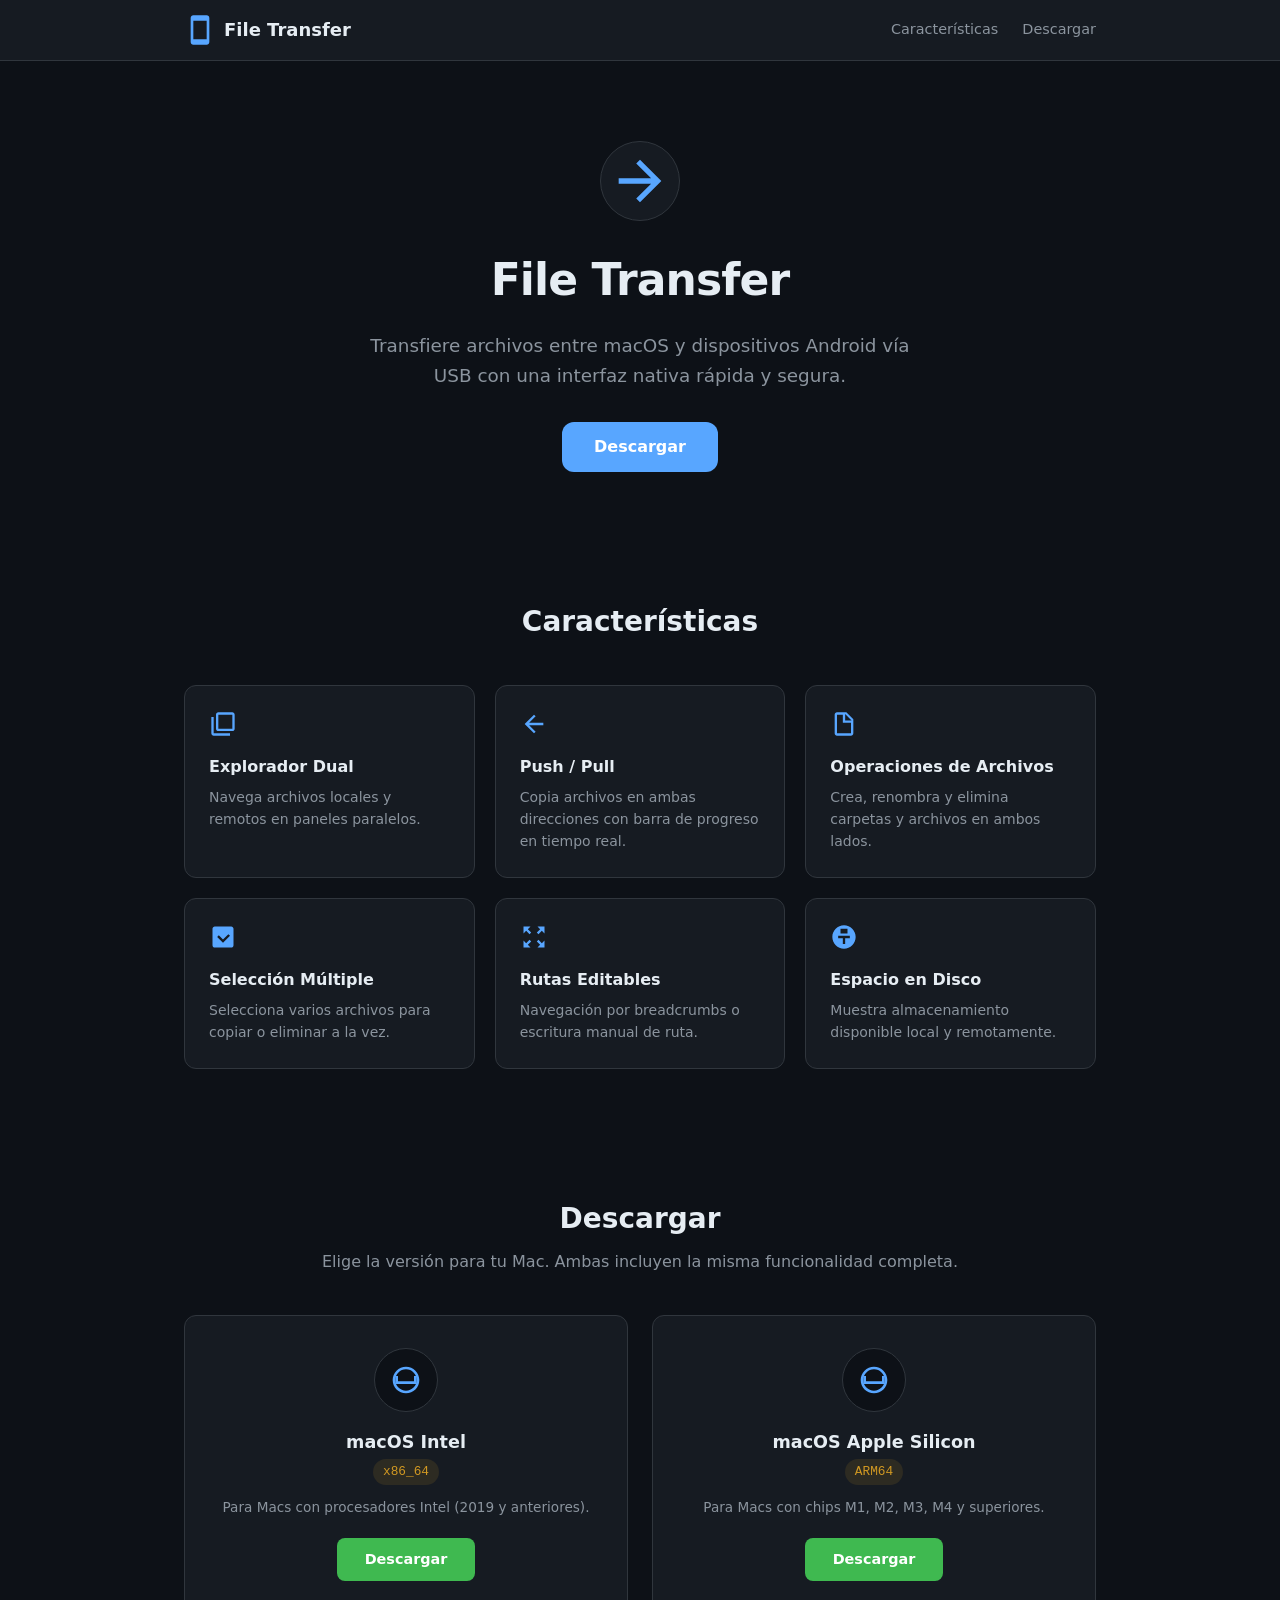
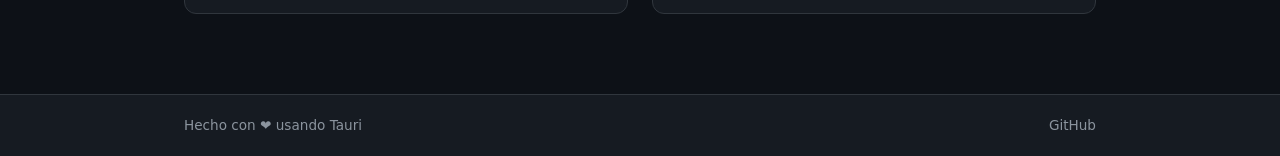
==== docs/index.html @ a736be93 "add pages and workflow" ====
<!DOCTYPE html>
<html lang="es">
<head>
  <meta charset="UTF-8" />
  <meta name="viewport" content="width=device-width, initial-scale=1.0" />
  <title>File Transfer — macOS ⇄ Android</title>
  <link rel="stylesheet" href="./styles.css" />
  <link rel="icon" type="image/svg+xml" href="data:image/svg+xml,<svg xmlns='http://www.w3.org/2000/svg' viewBox='0 0 24 24'><path d='M17 1.01L7 1c-1.1 0-2 .9-2 2v18c0 1.1.9 2 2 2h10c1.1 0 2-.9 2-2V3c0-1.1-.9-1.99-2-1.99zM17 19H7V5h10v14z'/></svg>" />
</head>
<body>

  <header>
    <div class="container header-inner">
      <div class="logo">
        <svg viewBox="0 0 24 24" width="32" height="32" fill="currentColor">
          <path d="M17 1.01L7 1c-1.1 0-2 .9-2 2v18c0 1.1.9 2 2 2h10c1.1 0 2-.9 2-2V3c0-1.1-.9-1.99-2-1.99zM17 19H7V5h10v14z"/>
        </svg>
        <span>File Transfer</span>
      </div>
      <nav>
        <a href="#features">Características</a>
        <a href="#download">Descargar</a>
      </nav>
    </div>
  </header>

  <main>
    <section class="hero">
      <div class="container">
        <div class="hero-icon">
          <svg viewBox="0 0 24 24" width="64" height="64" fill="currentColor">
            <path d="M12 4l-1.41 1.41L16.17 11H4v2h12.17l-5.58 5.59L12 20l8-8z"/>
          </svg>
        </div>
        <h1>File Transfer</h1>
        <p class="hero-subtitle">
          Transfiere archivos entre macOS y dispositivos Android vía USB
          con una interfaz nativa rápida y segura.
        </p>
        <a href="#download" class="btn-primary">Descargar</a>
      </div>
    </section>

    <section class="features" id="features">
      <div class="container">
        <h2>Características</h2>
        <div class="features-grid">
          <article class="feature-card">
            <svg viewBox="0 0 24 24" fill="currentColor">
              <path d="M4 6H2v14c0 1.1.9 2 2 2h14v-2H4V6zm16-4H8c-1.1 0-2 .9-2 2v12c0 1.1.9 2 2 2h12c1.1 0 2-.9 2-2V4c0-1.1-.9-2-2-2zm0 14H8V4h12v12z"/>
            </svg>
            <h3>Explorador Dual</h3>
            <p>Navega archivos locales y remotos en paneles paralelos.</p>
          </article>
          <article class="feature-card">
            <svg viewBox="0 0 24 24" fill="currentColor">
              <path d="M20 11H7.83l5.59-5.59L12 4l-8 8 8 8 1.41-1.41L7.83 13H20v-2z"/>
            </svg>
            <h3>Push / Pull</h3>
            <p>Copia archivos en ambas direcciones con barra de progreso en tiempo real.</p>
          </article>
          <article class="feature-card">
            <svg viewBox="0 0 24 24" fill="currentColor">
              <path d="M14 2H6c-1.1 0-2 .9-2 2v16c0 1.1.9 2 2 2h12c1.1 0 2-.9 2-2V8l-6-6zm-1 7V3.5L18.5 9H13zM6 20V4h5v7h7v9H6z"/>
            </svg>
            <h3>Operaciones de Archivos</h3>
            <p>Crea, renombra y elimina carpetas y archivos en ambos lados.</p>
          </article>
          <article class="feature-card">
            <svg viewBox="0 0 24 24" fill="currentColor">
              <path d="M19 3H5c-1.1 0-2 .9-2 2v14c0 1.1.9 2 2 2h14c1.1 0 2-.9 2-2V5c0-1.1-.9-2-2-2zm-7 14l-5-5 1.41-1.41L12 14.17l4.59-4.58L18 11l-6 6z"/>
            </svg>
            <h3>Selección Múltiple</h3>
            <p>Selecciona varios archivos para copiar o eliminar a la vez.</p>
          </article>
          <article class="feature-card">
            <svg viewBox="0 0 24 24" fill="currentColor">
              <path d="M15 3l2.3 2.3-2.89 2.87 1.42 1.42L18.7 6.7 21 9V3h-6zM3 9l2.3-2.3 2.87 2.89 1.42-1.42L6.7 5.3 9 3H3v6zm6 12l-2.3-2.3 2.89-2.87-1.42-1.42L5.3 17.3 3 15v6h6zm12-6l-2.3 2.3-2.87-2.89-1.42 1.42 2.89 2.87L15 21h6v-6z"/>
            </svg>
            <h3>Rutas Editables</h3>
            <p>Navegación por breadcrumbs o escritura manual de ruta.</p>
          </article>
          <article class="feature-card">
            <svg viewBox="0 0 24 24" fill="currentColor">
              <path d="M15 9H9V5H15V9ZM12 2C6.48 2 2 6.48 2 12C2 17.52 6.48 22 12 22C17.52 22 22 17.52 22 12C22 6.48 17.52 2 12 2ZM17 13H13V18H11V13H7V11H17V13Z"/>
            </svg>
            <h3>Espacio en Disco</h3>
            <p>Muestra almacenamiento disponible local y remotamente.</p>
          </article>
        </div>
      </div>
    </section>

    <section class="download" id="download">
      <div class="container">
        <h2>Descargar</h2>
        <p class="download-subtitle">
          Elige la versión para tu Mac. Ambas incluyen la misma funcionalidad completa.
        </p>
        <div class="download-cards">
          <a href="https://github.com/ALbertE03/file_transfer/releases/latest/download/file_transfer-x86_64.dmg" class="download-card" id="download-x64">
            <div class="chip-icon">
              <svg viewBox="0 0 24 24" fill="currentColor">
                <path d="M18 9v4H6V9H4v6h16V9h-2z"/>
                <path d="M12 2C6.48 2 2 6.48 2 12s4.48 10 10 10 10-4.48 10-10S17.52 2 12 2zm0 18c-4.41 0-8-3.59-8-8s3.59-8 8-8 8 3.59 8 8-3.59 8-8 8z"/>
              </svg>
            </div>
            <h3>macOS Intel</h3>
            <p class="arch">x86_64</p>
            <p class="desc">Para Macs con procesadores Intel (2019 y anteriores).</p>
            <span class="btn-download">Descargar</span>
          </a>
          <a href="https://github.com/ALbertE03/file_transfer/releases/latest/download/file_transfer-aarch64.dmg" class="download-card" id="download-arm">
            <div class="chip-icon">
              <svg viewBox="0 0 24 24" fill="currentColor">
                <path d="M18 9v4H6V9H4v6h16V9h-2z"/>
                <path d="M12 2C6.48 2 2 6.48 2 12s4.48 10 10 10 10-4.48 10-10S17.52 2 12 2zm0 18c-4.41 0-8-3.59-8-8s3.59-8 8-8 8 3.59 8 8-3.59 8-8 8z"/>
              </svg>
            </div>
            <h3>macOS Apple Silicon</h3>
            <p class="arch">ARM64</p>
            <p class="desc">Para Macs con chips M1, M2, M3, M4 y superiores.</p>
            <span class="btn-download">Descargar</span>
          </a>
        </div>
      </div>
    </section>
  </main>

  <footer>
    <div class="container footer-inner">
      <p>Hecho con ❤️ usando <a href="https://tauri.app" target="_blank" rel="noopener">Tauri</a></p>
      <p><a href="https://github.com/ALbertE03/file_transfer" target="_blank" rel="noopener">GitHub</a></p>
    </div>
  </footer>

</body>
</html>
---- docs/styles.css ----
*, *::before, *::after {
  box-sizing: border-box;
  margin: 0;
  padding: 0;
}

:root {
  --bg: #0d1117;
  --surface: #161b22;
  --surface-hover: #1c2333;
  --border: #30363d;
  --text: #e6edf3;
  --text-muted: #8b949e;
  --accent: #58a6ff;
  --accent-hover: #79c0ff;
  --green: #3fb950;
  --orange: #d29922;
  --radius: 12px;
  --radius-sm: 8px;
}

html {
  scroll-behavior: smooth;
}

body {
  font-family: system-ui, -apple-system, BlinkMacSystemFont, 'Segoe UI', Roboto, Oxygen, Ubuntu, Cantarell, 'Open Sans', 'Helvetica Neue', sans-serif;
  background: var(--bg);
  color: var(--text);
  line-height: 1.6;
  min-height: 100vh;
  display: flex;
  flex-direction: column;
}

a {
  color: var(--accent);
  text-decoration: none;
  transition: color .2s;
}

a:hover {
  color: var(--accent-hover);
}

img, svg {
  display: block;
}

.container {
  width: 100%;
  max-width: 960px;
  margin: 0 auto;
  padding: 0 1.5rem;
}

/* Header */
header {
  border-bottom: 1px solid var(--border);
  background: var(--surface);
  position: sticky;
  top: 0;
  z-index: 50;
}

.header-inner {
  display: flex;
  align-items: center;
  justify-content: space-between;
  height: 60px;
}

.logo {
  display: flex;
  align-items: center;
  gap: .5rem;
  font-weight: 700;
  font-size: 1.125rem;
  color: var(--text);
}

.logo svg {
  color: var(--accent);
}

nav {
  display: flex;
  gap: 1.5rem;
}

nav a {
  font-size: .9rem;
  color: var(--text-muted);
}

nav a:hover {
  color: var(--text);
}

/* Hero */
.hero {
  text-align: center;
  padding: 5rem 0 4rem;
}

.hero-icon {
  display: inline-flex;
  align-items: center;
  justify-content: center;
  width: 80px;
  height: 80px;
  border-radius: 50%;
  background: var(--surface);
  border: 1px solid var(--border);
  color: var(--accent);
  margin-bottom: 1.5rem;
}

.hero h1 {
  font-size: 2.75rem;
  font-weight: 800;
  letter-spacing: -.02em;
  margin-bottom: 1rem;
}

.hero-subtitle {
  font-size: 1.15rem;
  color: var(--text-muted);
  max-width: 560px;
  margin: 0 auto 2rem;
}

.btn-primary {
  display: inline-block;
  background: var(--accent);
  color: #fff;
  font-weight: 600;
  padding: .75rem 2rem;
  border-radius: var(--radius);
  transition: background .2s, transform .15s;
}

.btn-primary:hover {
  background: var(--accent-hover);
  color: #fff;
  transform: translateY(-1px);
}

/* Features */
.features {
  padding: 4rem 0;
}

.features h2 {
  text-align: center;
  font-size: 1.75rem;
  font-weight: 700;
  margin-bottom: 2.5rem;
}

.features-grid {
  display: grid;
  grid-template-columns: repeat(auto-fit, minmax(260px, 1fr));
  gap: 1.25rem;
}

.feature-card {
  background: var(--surface);
  border: 1px solid var(--border);
  border-radius: var(--radius);
  padding: 1.5rem;
  transition: border-color .2s, background .2s;
}

.feature-card:hover {
  border-color: var(--accent);
  background: var(--surface-hover);
}

.feature-card svg {
  width: 28px;
  height: 28px;
  color: var(--accent);
  margin-bottom: 1rem;
}

.feature-card h3 {
  font-size: 1rem;
  font-weight: 600;
  margin-bottom: .4rem;
}

.feature-card p {
  font-size: .875rem;
  color: var(--text-muted);
}

/* Download */
.download {
  padding: 4rem 0 5rem;
}

.download h2 {
  text-align: center;
  font-size: 1.75rem;
  font-weight: 700;
  margin-bottom: .5rem;
}

.download-subtitle {
  text-align: center;
  color: var(--text-muted);
  margin-bottom: 2.5rem;
}

.download-cards {
  display: grid;
  grid-template-columns: repeat(auto-fit, minmax(300px, 1fr));
  gap: 1.5rem;
}

.download-card {
  display: flex;
  flex-direction: column;
  align-items: center;
  text-align: center;
  background: var(--surface);
  border: 1px solid var(--border);
  border-radius: var(--radius);
  padding: 2rem 1.5rem;
  transition: border-color .2s, transform .2s, background .2s;
  color: var(--text);
}

.download-card:hover {
  border-color: var(--green);
  transform: translateY(-3px);
  background: var(--surface-hover);
  color: var(--text);
}

.chip-icon {
  display: inline-flex;
  align-items: center;
  justify-content: center;
  width: 64px;
  height: 64px;
  border-radius: 50%;
  background: #0d1117;
  border: 1px solid var(--border);
  color: var(--accent);
  margin-bottom: 1rem;
}

.chip-icon svg {
  width: 32px;
  height: 32px;
}

.download-card h3 {
  font-size: 1.1rem;
  font-weight: 700;
  margin-bottom: .2rem;
}

.arch {
  font-family: 'SF Mono', 'Fira Code', monospace;
  font-size: .8rem;
  color: var(--orange);
  background: rgba(210, 153, 34, .12);
  padding: .15rem .6rem;
  border-radius: 999px;
  display: inline-block;
  margin-bottom: .75rem;
}

.desc {
  font-size: .85rem;
  color: var(--text-muted);
  margin-bottom: 1.25rem;
}

.btn-download {
  display: inline-block;
  background: var(--green);
  color: #fff;
  font-weight: 600;
  font-size: .9rem;
  padding: .6rem 1.75rem;
  border-radius: var(--radius-sm);
  transition: opacity .2s, transform .15s;
}

.download-card:hover .btn-download {
  opacity: .9;
  transform: translateY(-1px);
}

/* Footer */
footer {
  margin-top: auto;
  border-top: 1px solid var(--border);
  background: var(--surface);
  padding: 1.25rem 0;
}

.footer-inner {
  display: flex;
  align-items: center;
  justify-content: space-between;
  font-size: .85rem;
  color: var(--text-muted);
}

.footer-inner a {
  color: var(--text-muted);
}

.footer-inner a:hover {
  color: var(--accent);
}

/* Responsive */
@media (max-width: 640px) {
  .hero h1 {
    font-size: 2rem;
  }

  .hero-subtitle {
    font-size: 1rem;
  }

  .download-cards {
    grid-template-columns: 1fr;
  }

  .features-grid {
    grid-template-columns: 1fr;
  }

  .footer-inner {
    flex-direction: column;
    gap: .25rem;
  }
}
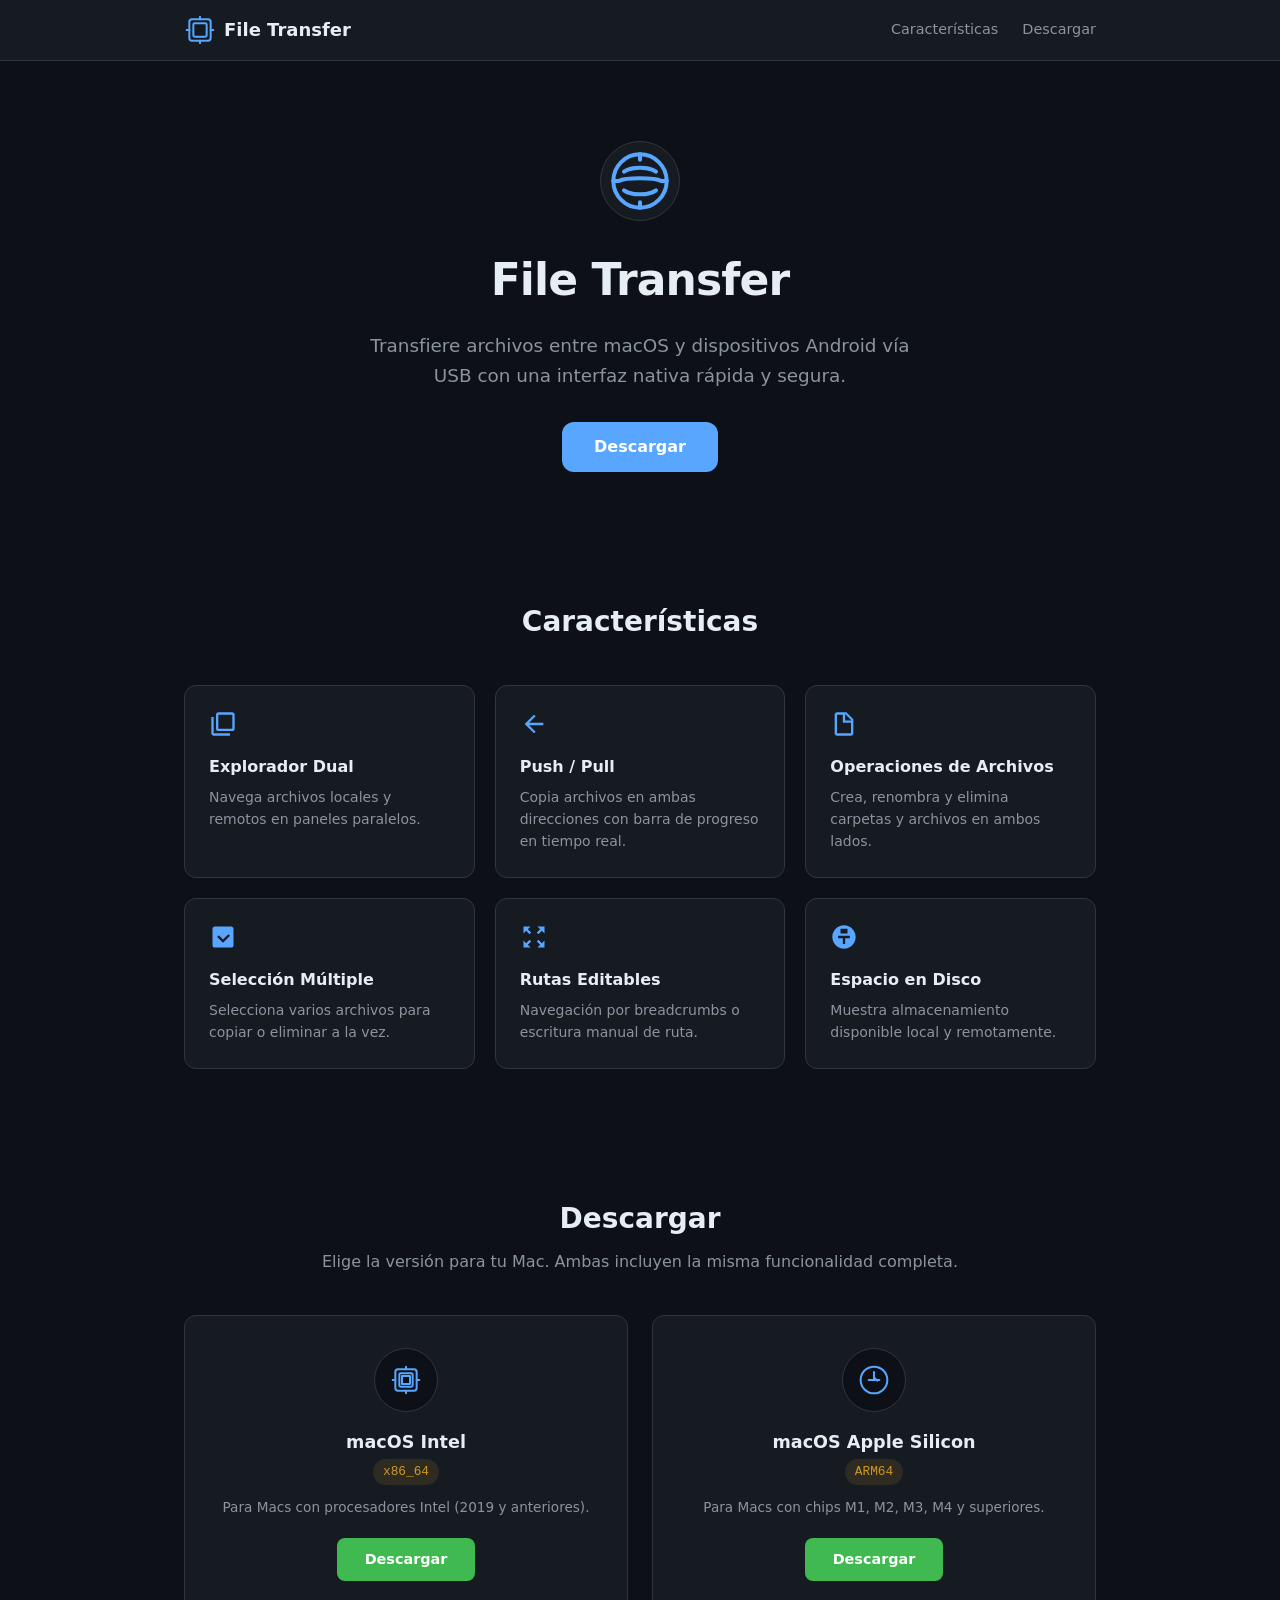
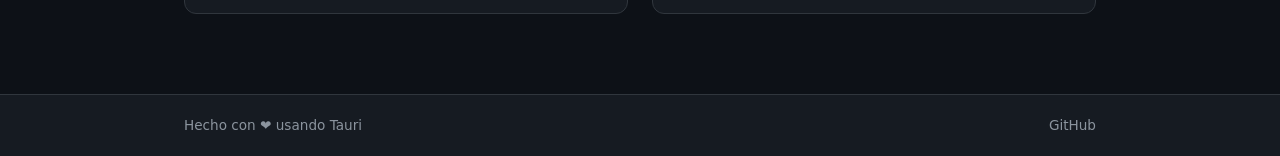
==== commit 38910071: "fix: iconos correctos de Mac en landing page" ====
--- a/docs/index.html
+++ b/docs/index.html
@@ -12,8 +12,10 @@
   <header>
     <div class="container header-inner">
       <div class="logo">
-        <svg viewBox="0 0 24 24" width="32" height="32" fill="currentColor">
-          <path d="M17 1.01L7 1c-1.1 0-2 .9-2 2v18c0 1.1.9 2 2 2h10c1.1 0 2-.9 2-2V3c0-1.1-.9-1.99-2-1.99zM17 19H7V5h10v14z"/>
+        <svg viewBox="0 0 24 24" width="32" height="32" fill="none" stroke="currentColor" stroke-width="1.5" stroke-linecap="round" stroke-linejoin="round">
+          <rect x="4" y="4" width="16" height="16" rx="2"/>
+          <rect x="7" y="7" width="10" height="10" rx="1"/>
+          <path d="M12 2v2M12 20v2M2 12h2M20 12h2"/>
         </svg>
         <span>File Transfer</span>
       </div>
@@ -28,8 +30,12 @@
     <section class="hero">
       <div class="container">
         <div class="hero-icon">
-          <svg viewBox="0 0 24 24" width="64" height="64" fill="currentColor">
-            <path d="M12 4l-1.41 1.41L16.17 11H4v2h12.17l-5.58 5.59L12 20l8-8z"/>
+          <svg viewBox="0 0 24 24" width="64" height="64" fill="none" stroke="currentColor" stroke-width="1.5" stroke-linecap="round" stroke-linejoin="round">
+            <path d="M12 2C6.48 2 2 6.48 2 12s4.48 10 10 10 10-4.48 10-10S17.52 2 12 2z"/>
+            <path d="M6 8.5C6 8.5 8 7 12 7s6 1.5 6 1.5"/>
+            <path d="M4 12c0 0 2-1 8-1s8 1 8 1"/>
+            <path d="M6 15.5C6 15.5 8 17 12 17s6-1.5 6-1.5"/>
+            <path d="M12 2v2M12 20v2M2 12h2M20 12h2"/>
           </svg>
         </div>
         <h1>File Transfer</h1>
@@ -100,9 +106,11 @@
         <div class="download-cards">
           <a href="https://github.com/ALbertE03/file_transfer/releases/latest/download/file_transfer-x86_64.dmg" class="download-card" id="download-x64">
             <div class="chip-icon">
-              <svg viewBox="0 0 24 24" fill="currentColor">
-                <path d="M18 9v4H6V9H4v6h16V9h-2z"/>
-                <path d="M12 2C6.48 2 2 6.48 2 12s4.48 10 10 10 10-4.48 10-10S17.52 2 12 2zm0 18c-4.41 0-8-3.59-8-8s3.59-8 8-8 8 3.59 8 8-3.59 8-8 8z"/>
+              <svg viewBox="0 0 24 24" fill="none" stroke="currentColor" stroke-width="1.5" stroke-linecap="round" stroke-linejoin="round">
+                <rect x="4" y="4" width="16" height="16" rx="2"/>
+                <rect x="7" y="7" width="10" height="10" rx="1"/>
+                <path d="M12 2v2M12 20v2M2 12h2M20 12h2"/>
+                <path d="M9 9h6v6H9z"/>
               </svg>
             </div>
             <h3>macOS Intel</h3>
@@ -112,9 +120,11 @@
           </a>
           <a href="https://github.com/ALbertE03/file_transfer/releases/latest/download/file_transfer-aarch64.dmg" class="download-card" id="download-arm">
             <div class="chip-icon">
-              <svg viewBox="0 0 24 24" fill="currentColor">
-                <path d="M18 9v4H6V9H4v6h16V9h-2z"/>
-                <path d="M12 2C6.48 2 2 6.48 2 12s4.48 10 10 10 10-4.48 10-10S17.52 2 12 2zm0 18c-4.41 0-8-3.59-8-8s3.59-8 8-8 8 3.59 8 8-3.59 8-8 8z"/>
+              <svg viewBox="0 0 24 24" fill="none" stroke="currentColor" stroke-width="1.5" stroke-linecap="round" stroke-linejoin="round">
+                <path d="M12 2C6.48 2 2 6.48 2 12s4.48 10 10 10 10-4.48 10-10S17.52 2 12 2z"/>
+                <path d="M12 6v4l2.5 2.5"/>
+                <path d="M8 12h8"/>
+                <path d="M12 8v4"/>
               </svg>
             </div>
             <h3>macOS Apple Silicon</h3>
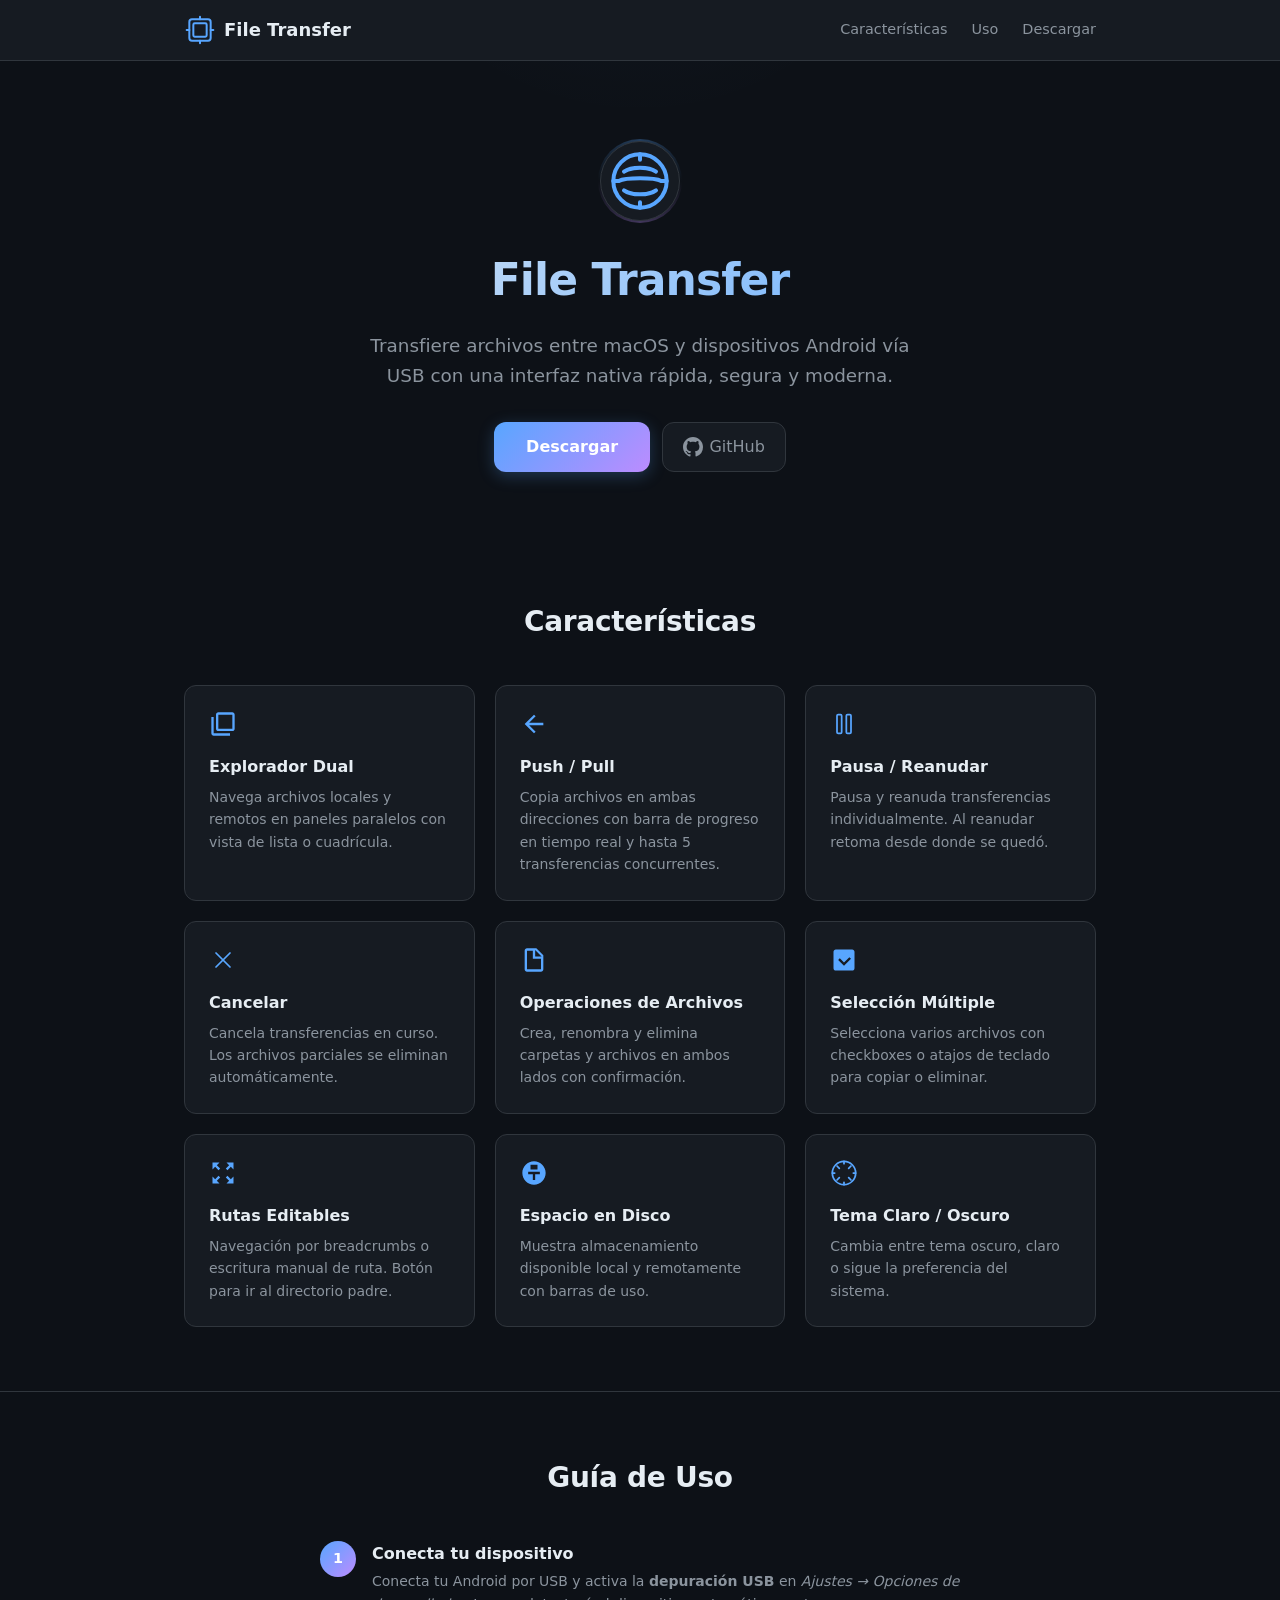
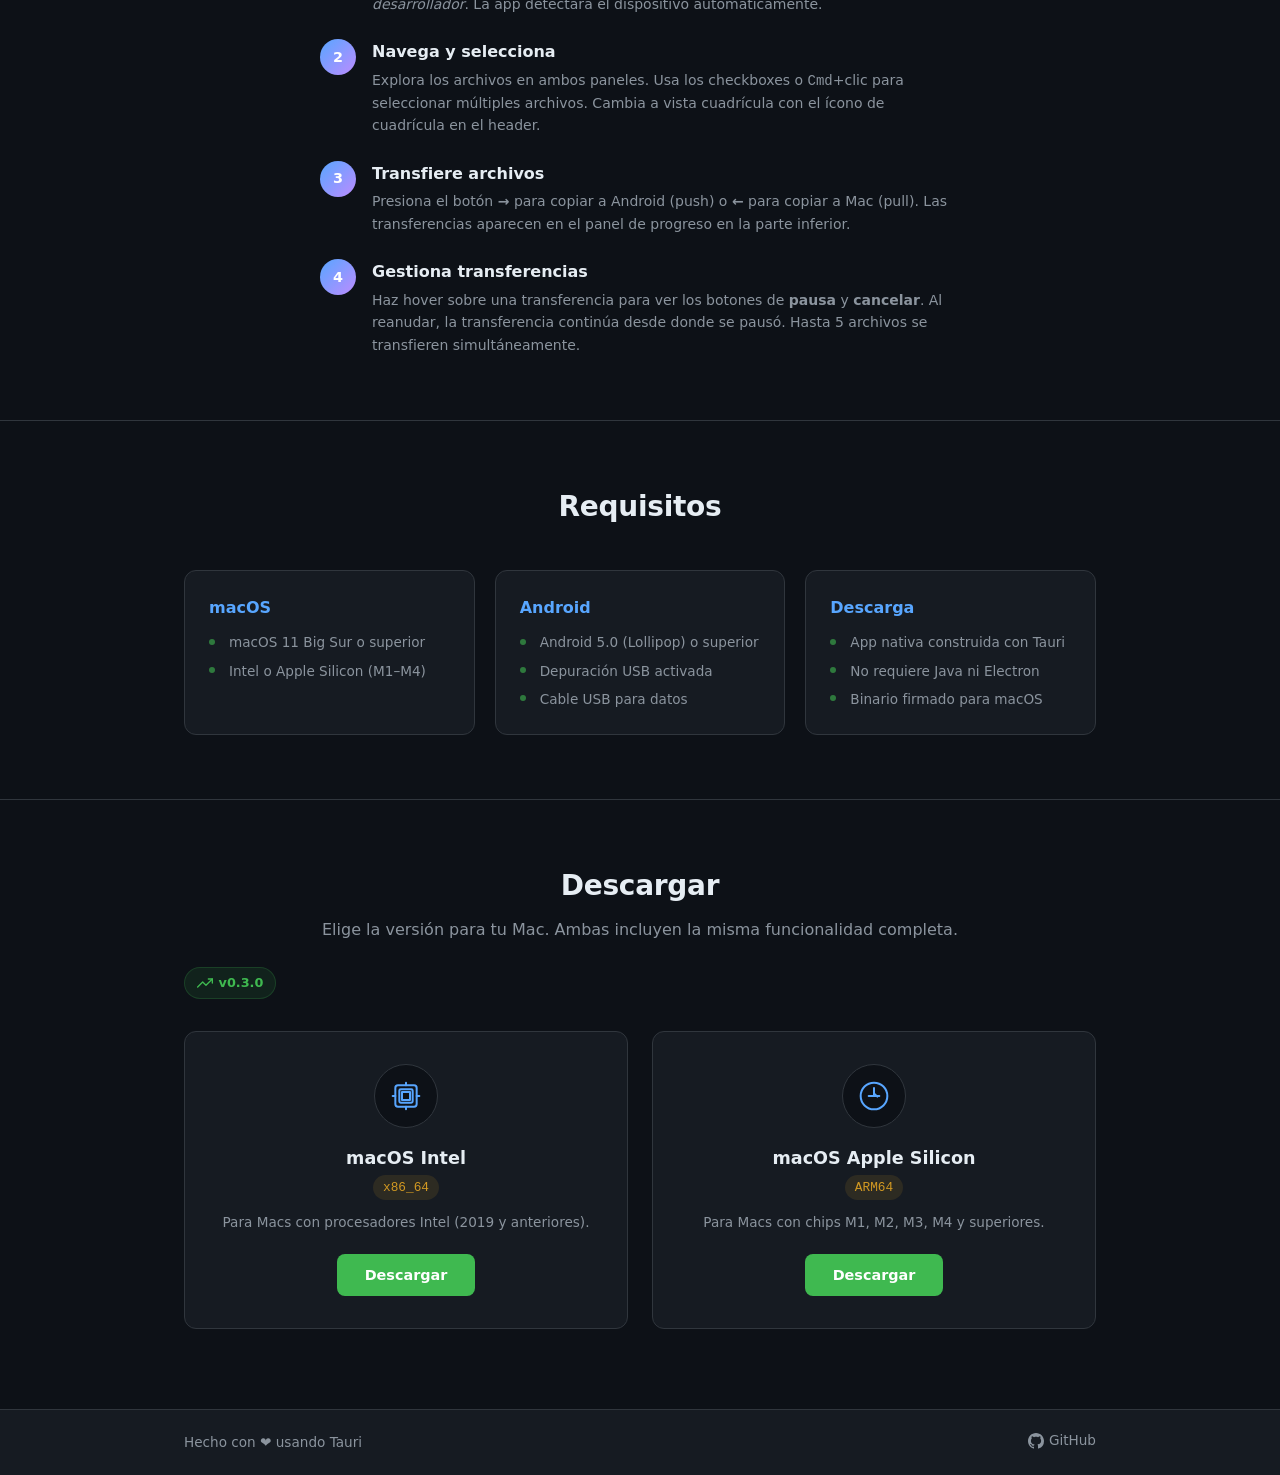
==== commit c4e5616c: "docs: mejora interfaz, agrega guía de uso, requisitos, GitHub icon; quita atajos no implementados y " ====
--- a/docs/index.html
+++ b/docs/index.html
@@ -21,6 +21,7 @@
       </div>
       <nav>
         <a href="#features">Características</a>
+        <a href="#usage">Uso</a>
         <a href="#download">Descargar</a>
       </nav>
     </div>
@@ -41,9 +42,15 @@
         <h1>File Transfer</h1>
         <p class="hero-subtitle">
           Transfiere archivos entre macOS y dispositivos Android vía USB
-          con una interfaz nativa rápida y segura.
+          con una interfaz nativa rápida, segura y moderna.
         </p>
-        <a href="#download" class="btn-primary">Descargar</a>
+        <div class="hero-actions">
+          <a href="#download" class="btn-primary">Descargar</a>
+          <a href="https://github.com/ALbertE03/file_transfer" target="_blank" rel="noopener" class="btn-gh">
+            <svg viewBox="0 0 24 24" width="20" height="20" fill="currentColor"><path d="M12 0C5.37 0 0 5.37 0 12c0 5.31 3.435 9.795 8.205 11.385.6.105.825-.255.825-.57 0-.285-.015-1.23-.015-2.235-3.015.555-3.795-.735-4.035-1.41-.135-.345-.72-1.41-1.23-1.695-.42-.225-1.02-.78-.015-.795.945-.015 1.62.87 1.845 1.23 1.08 1.815 2.805 1.305 3.495.99.105-.78.42-1.305.765-1.605-2.67-.3-5.46-1.335-5.46-5.925 0-1.305.465-2.385 1.23-3.225-.12-.3-.54-1.53.12-3.18 0 0 1.005-.315 3.3 1.23.96-.27 1.98-.405 3-.405s2.04.135 3 .405c2.295-1.56 3.3-1.23 3.3-1.23.66 1.65.24 2.88.12 3.18.765.84 1.23 1.905 1.23 3.225 0 4.605-2.805 5.625-5.475 5.925.435.375.81 1.095.81 2.22 0 1.605-.015 2.895-.015 3.3 0 .315.225.69.825.57A12.02 12.02 0 0 0 24 12c0-6.63-5.37-12-12-12z"/></svg>
+            GitHub
+          </a>
+        </div>
       </div>
     </section>
 
@@ -56,43 +63,138 @@
               <path d="M4 6H2v14c0 1.1.9 2 2 2h14v-2H4V6zm16-4H8c-1.1 0-2 .9-2 2v12c0 1.1.9 2 2 2h12c1.1 0 2-.9 2-2V4c0-1.1-.9-2-2-2zm0 14H8V4h12v12z"/>
             </svg>
             <h3>Explorador Dual</h3>
-            <p>Navega archivos locales y remotos en paneles paralelos.</p>
+            <p>Navega archivos locales y remotos en paneles paralelos con vista de lista o cuadrícula.</p>
           </article>
           <article class="feature-card">
             <svg viewBox="0 0 24 24" fill="currentColor">
               <path d="M20 11H7.83l5.59-5.59L12 4l-8 8 8 8 1.41-1.41L7.83 13H20v-2z"/>
             </svg>
             <h3>Push / Pull</h3>
-            <p>Copia archivos en ambas direcciones con barra de progreso en tiempo real.</p>
+            <p>Copia archivos en ambas direcciones con barra de progreso en tiempo real y hasta 5 transferencias concurrentes.</p>
+          </article>
+          <article class="feature-card">
+            <svg viewBox="0 0 24 24" fill="none" stroke="currentColor" stroke-width="1.5" stroke-linecap="round" stroke-linejoin="round">
+              <rect x="6" y="4" width="4" height="16" rx="1"/>
+              <rect x="14" y="4" width="4" height="16" rx="1"/>
+            </svg>
+            <h3>Pausa / Reanudar</h3>
+            <p>Pausa y reanuda transferencias individualmente. Al reanudar retoma desde donde se quedó.</p>
+          </article>
+          <article class="feature-card">
+            <svg viewBox="0 0 24 24" fill="none" stroke="currentColor" stroke-width="1.5" stroke-linecap="round" stroke-linejoin="round">
+              <line x1="18" y1="6" x2="6" y2="18"/>
+              <line x1="6" y1="6" x2="18" y2="18"/>
+            </svg>
+            <h3>Cancelar</h3>
+            <p>Cancela transferencias en curso. Los archivos parciales se eliminan automáticamente.</p>
           </article>
           <article class="feature-card">
             <svg viewBox="0 0 24 24" fill="currentColor">
               <path d="M14 2H6c-1.1 0-2 .9-2 2v16c0 1.1.9 2 2 2h12c1.1 0 2-.9 2-2V8l-6-6zm-1 7V3.5L18.5 9H13zM6 20V4h5v7h7v9H6z"/>
             </svg>
             <h3>Operaciones de Archivos</h3>
-            <p>Crea, renombra y elimina carpetas y archivos en ambos lados.</p>
+            <p>Crea, renombra y elimina carpetas y archivos en ambos lados con confirmación.</p>
           </article>
           <article class="feature-card">
             <svg viewBox="0 0 24 24" fill="currentColor">
               <path d="M19 3H5c-1.1 0-2 .9-2 2v14c0 1.1.9 2 2 2h14c1.1 0 2-.9 2-2V5c0-1.1-.9-2-2-2zm-7 14l-5-5 1.41-1.41L12 14.17l4.59-4.58L18 11l-6 6z"/>
             </svg>
             <h3>Selección Múltiple</h3>
-            <p>Selecciona varios archivos para copiar o eliminar a la vez.</p>
+            <p>Selecciona varios archivos con checkboxes o atajos de teclado para copiar o eliminar.</p>
           </article>
           <article class="feature-card">
             <svg viewBox="0 0 24 24" fill="currentColor">
               <path d="M15 3l2.3 2.3-2.89 2.87 1.42 1.42L18.7 6.7 21 9V3h-6zM3 9l2.3-2.3 2.87 2.89 1.42-1.42L6.7 5.3 9 3H3v6zm6 12l-2.3-2.3 2.89-2.87-1.42-1.42L5.3 17.3 3 15v6h6zm12-6l-2.3 2.3-2.87-2.89-1.42 1.42 2.89 2.87L15 21h6v-6z"/>
             </svg>
             <h3>Rutas Editables</h3>
-            <p>Navegación por breadcrumbs o escritura manual de ruta.</p>
+            <p>Navegación por breadcrumbs o escritura manual de ruta. Botón para ir al directorio padre.</p>
           </article>
           <article class="feature-card">
             <svg viewBox="0 0 24 24" fill="currentColor">
               <path d="M15 9H9V5H15V9ZM12 2C6.48 2 2 6.48 2 12C2 17.52 6.48 22 12 22C17.52 22 22 17.52 22 12C22 6.48 17.52 2 12 2ZM17 13H13V18H11V13H7V11H17V13Z"/>
             </svg>
             <h3>Espacio en Disco</h3>
-            <p>Muestra almacenamiento disponible local y remotamente.</p>
-          </article>
+            <p>Muestra almacenamiento disponible local y remotamente con barras de uso.</p>
+          </article>
+          <article class="feature-card">
+            <svg viewBox="0 0 24 24" fill="none" stroke="currentColor" stroke-width="1.5" stroke-linecap="round" stroke-linejoin="round">
+              <circle cx="12" cy="12" r="10"/>
+              <path d="M12 2v2M12 20v2M2 12h2M20 12h2"/>
+              <path d="M6 6l2 2M16 16l2 2M6 18l2-2M16 8l2-2"/>
+            </svg>
+            <h3>Tema Claro / Oscuro</h3>
+            <p>Cambia entre tema oscuro, claro o sigue la preferencia del sistema.</p>
+          </article>
+        </div>
+      </div>
+    </section>
+
+    <section class="usage" id="usage">
+      <div class="container">
+        <h2>Guía de Uso</h2>
+        <div class="usage-steps">
+          <div class="usage-step">
+            <span class="usage-num">1</span>
+            <div class="usage-body">
+              <h3>Conecta tu dispositivo</h3>
+              <p>Conecta tu Android por USB y activa la <strong>depuración USB</strong> en <em>Ajustes → Opciones de desarrollador</em>. La app detectará el dispositivo automáticamente.</p>
+            </div>
+          </div>
+          <div class="usage-step">
+            <span class="usage-num">2</span>
+            <div class="usage-body">
+              <h3>Navega y selecciona</h3>
+              <p>Explora los archivos en ambos paneles. Usa los checkboxes o <kbd>Cmd</kbd>+clic para seleccionar múltiples archivos. Cambia a vista cuadrícula con el ícono de cuadrícula en el header.</p>
+            </div>
+          </div>
+          <div class="usage-step">
+            <span class="usage-num">3</span>
+            <div class="usage-body">
+              <h3>Transfiere archivos</h3>
+              <p>Presiona el botón <strong>→</strong> para copiar a Android (push) o <strong>←</strong> para copiar a Mac (pull). Las transferencias aparecen en el panel de progreso en la parte inferior.</p>
+            </div>
+          </div>
+          <div class="usage-step">
+            <span class="usage-num">4</span>
+            <div class="usage-body">
+              <h3>Gestiona transferencias</h3>
+              <p>Haz hover sobre una transferencia para ver los botones de <strong>pausa</strong> y <strong>cancelar</strong>. Al reanudar, la transferencia continúa desde donde se pausó. Hasta 5 archivos se transfieren simultáneamente.</p>
+            </div>
+          </div>
+        </div>
+      </div>
+    </section>
+
+
+
+    <section class="requirements">
+      <div class="container">
+        <h2>Requisitos</h2>
+        <div class="req-grid">
+          <div class="req-card">
+            <h3>macOS</h3>
+            <ul>
+              <li>macOS 11 Big Sur o superior</li>
+              <li>Intel o Apple Silicon (M1–M4)</li>
+
+            </ul>
+          </div>
+          <div class="req-card">
+            <h3>Android</h3>
+            <ul>
+              <li>Android 5.0 (Lollipop) o superior</li>
+              <li>Depuración USB activada</li>
+              <li>Cable USB para datos</li>
+            </ul>
+          </div>
+          <div class="req-card">
+            <h3>Descarga</h3>
+            <ul>
+              <li>App nativa construida con Tauri</li>
+              <li>No requiere Java ni Electron</li>
+              <li>Binario firmado para macOS</li>
+            </ul>
+          </div>
         </div>
       </div>
     </section>
@@ -103,6 +205,13 @@
         <p class="download-subtitle">
           Elige la versión para tu Mac. Ambas incluyen la misma funcionalidad completa.
         </p>
+        <div class="version-badge">
+          <svg viewBox="0 0 24 24" width="16" height="16" fill="none" stroke="currentColor" stroke-width="2" stroke-linecap="round" stroke-linejoin="round">
+            <polyline points="23 6 13.5 15.5 8.5 10.5 1 18"/>
+            <polyline points="17 6 23 6 23 12"/>
+          </svg>
+          v0.3.0
+        </div>
         <div class="download-cards">
           <a href="https://github.com/ALbertE03/file_transfer/releases/latest/download/file_transfer-x86_64.dmg" class="download-card" id="download-x64">
             <div class="chip-icon">
@@ -140,7 +249,12 @@
   <footer>
     <div class="container footer-inner">
       <p>Hecho con ❤️ usando <a href="https://tauri.app" target="_blank" rel="noopener">Tauri</a></p>
-      <p><a href="https://github.com/ALbertE03/file_transfer" target="_blank" rel="noopener">GitHub</a></p>
+      <p>
+        <a href="https://github.com/ALbertE03/file_transfer" target="_blank" rel="noopener" class="footer-gh">
+          <svg viewBox="0 0 24 24" width="16" height="16" fill="currentColor"><path d="M12 0C5.37 0 0 5.37 0 12c0 5.31 3.435 9.795 8.205 11.385.6.105.825-.255.825-.57 0-.285-.015-1.23-.015-2.235-3.015.555-3.795-.735-4.035-1.41-.135-.345-.72-1.41-1.23-1.695-.42-.225-1.02-.78-.015-.795.945-.015 1.62.87 1.845 1.23 1.08 1.815 2.805 1.305 3.495.99.105-.78.42-1.305.765-1.605-2.67-.3-5.46-1.335-5.46-5.925 0-1.305.465-2.385 1.23-3.225-.12-.3-.54-1.53.12-3.18 0 0 1.005-.315 3.3 1.23.96-.27 1.98-.405 3-.405s2.04.135 3 .405c2.295-1.56 3.3-1.23 3.3-1.23.66 1.65.24 2.88.12 3.18.765.84 1.23 1.905 1.23 3.225 0 4.605-2.805 5.625-5.475 5.925.435.375.81 1.095.81 2.22 0 1.605-.015 2.895-.015 3.3 0 .315.225.69.825.57A12.02 12.02 0 0 0 24 12c0-6.63-5.37-12-12-12z"/></svg>
+          GitHub
+        </a>
+      </p>
     </div>
   </footer>
 
--- a/docs/styles.css
+++ b/docs/styles.css
@@ -15,6 +15,7 @@
   --accent-hover: #79c0ff;
   --green: #3fb950;
   --orange: #d29922;
+  --purple: #bc8cff;
   --radius: 12px;
   --radius-sm: 8px;
 }
@@ -47,6 +48,15 @@
   display: block;
 }
 
+code {
+  font-family: 'SF Mono', 'Fira Code', monospace;
+  font-size: .85em;
+  background: rgba(88, 166, 255, .1);
+  padding: .1em .4em;
+  border-radius: 4px;
+  color: var(--accent);
+}
+
 .container {
   width: 100%;
   max-width: 960px;
@@ -91,16 +101,48 @@
 nav a {
   font-size: .9rem;
   color: var(--text-muted);
+  position: relative;
+}
+
+nav a::after {
+  content: '';
+  position: absolute;
+  bottom: -2px;
+  left: 0;
+  right: 0;
+  height: 2px;
+  background: var(--accent);
+  border-radius: 1px;
+  transform: scaleX(0);
+  transition: transform .2s;
 }
 
 nav a:hover {
   color: var(--text);
+}
+
+nav a:hover::after {
+  transform: scaleX(1);
 }
 
 /* Hero */
 .hero {
   text-align: center;
   padding: 5rem 0 4rem;
+  position: relative;
+  overflow: hidden;
+}
+
+.hero::before {
+  content: '';
+  position: absolute;
+  top: -50%;
+  left: 50%;
+  width: 600px;
+  height: 600px;
+  background: radial-gradient(circle, rgba(88, 166, 255, .05) 0%, transparent 70%);
+  transform: translate(-50%, -50%);
+  pointer-events: none;
 }
 
 .hero-icon {
@@ -114,6 +156,17 @@
   border: 1px solid var(--border);
   color: var(--accent);
   margin-bottom: 1.5rem;
+  position: relative;
+}
+
+.hero-icon::after {
+  content: '';
+  position: absolute;
+  inset: -3px;
+  border-radius: 50%;
+  background: conic-gradient(from 0deg, var(--accent), transparent, var(--purple), transparent, var(--accent));
+  opacity: .3;
+  z-index: -1;
 }
 
 .hero h1 {
@@ -121,6 +174,10 @@
   font-weight: 800;
   letter-spacing: -.02em;
   margin-bottom: 1rem;
+  background: linear-gradient(135deg, var(--text) 0%, var(--accent) 100%);
+  -webkit-background-clip: text;
+  -webkit-text-fill-color: transparent;
+  background-clip: text;
 }
 
 .hero-subtitle {
@@ -130,32 +187,63 @@
   margin: 0 auto 2rem;
 }
 
+.hero-actions {
+  display: flex;
+  align-items: center;
+  justify-content: center;
+  gap: .75rem;
+}
+
 .btn-primary {
-  display: inline-block;
-  background: var(--accent);
+  display: inline-flex;
+  align-items: center;
+  gap: .5rem;
+  background: linear-gradient(135deg, var(--accent), var(--purple));
   color: #fff;
   font-weight: 600;
   padding: .75rem 2rem;
   border-radius: var(--radius);
-  transition: background .2s, transform .15s;
+  transition: transform .15s, box-shadow .2s;
+  box-shadow: 0 4px 16px rgba(88, 166, 255, .25);
 }
 
 .btn-primary:hover {
-  background: var(--accent-hover);
   color: #fff;
-  transform: translateY(-1px);
-}
-
-/* Features */
-.features {
-  padding: 4rem 0;
-}
-
-.features h2 {
+  transform: translateY(-2px);
+  box-shadow: 0 6px 24px rgba(88, 166, 255, .35);
+}
+
+.btn-gh {
+  display: inline-flex;
+  align-items: center;
+  gap: .4rem;
+  background: var(--surface);
+  color: var(--text-muted);
+  font-weight: 500;
+  padding: .7rem 1.25rem;
+  border-radius: var(--radius);
+  border: 1px solid var(--border);
+  transition: color .2s, border-color .2s, transform .15s;
+}
+
+.btn-gh:hover {
+  color: var(--text);
+  border-color: var(--accent);
+  transform: translateY(-2px);
+}
+
+/* Section headings */
+section h2 {
   text-align: center;
   font-size: 1.75rem;
   font-weight: 700;
   margin-bottom: 2.5rem;
+  letter-spacing: -.01em;
+}
+
+/* Features */
+.features {
+  padding: 4rem 0;
 }
 
 .features-grid {
@@ -169,12 +257,13 @@
   border: 1px solid var(--border);
   border-radius: var(--radius);
   padding: 1.5rem;
-  transition: border-color .2s, background .2s;
+  transition: border-color .2s, background .2s, transform .2s;
 }
 
 .feature-card:hover {
   border-color: var(--accent);
   background: var(--surface-hover);
+  transform: translateY(-2px);
 }
 
 .feature-card svg {
@@ -195,22 +284,133 @@
   color: var(--text-muted);
 }
 
+/* Usage */
+.usage {
+  padding: 4rem 0;
+  border-top: 1px solid var(--border);
+}
+
+.usage-steps {
+  display: flex;
+  flex-direction: column;
+  gap: 1.5rem;
+  max-width: 640px;
+  margin: 0 auto;
+}
+
+.usage-step {
+  display: flex;
+  gap: 1rem;
+  align-items: flex-start;
+}
+
+.usage-num {
+  flex-shrink: 0;
+  width: 36px;
+  height: 36px;
+  border-radius: 50%;
+  background: linear-gradient(135deg, var(--accent), var(--purple));
+  color: #fff;
+  display: flex;
+  align-items: center;
+  justify-content: center;
+  font-weight: 700;
+  font-size: .9rem;
+}
+
+.usage-body h3 {
+  font-size: 1rem;
+  font-weight: 600;
+  margin-bottom: .25rem;
+}
+
+.usage-body p {
+  font-size: .875rem;
+  color: var(--text-muted);
+  line-height: 1.6;
+}
+
+/* Requirements */
+.requirements {
+  padding: 4rem 0;
+  border-top: 1px solid var(--border);
+}
+
+.req-grid {
+  display: grid;
+  grid-template-columns: repeat(auto-fit, minmax(240px, 1fr));
+  gap: 1.25rem;
+}
+
+.req-card {
+  background: var(--surface);
+  border: 1px solid var(--border);
+  border-radius: var(--radius);
+  padding: 1.5rem;
+}
+
+.req-card h3 {
+  font-size: 1rem;
+  font-weight: 600;
+  margin-bottom: .75rem;
+  color: var(--accent);
+}
+
+.req-card ul {
+  list-style: none;
+  display: flex;
+  flex-direction: column;
+  gap: .4rem;
+}
+
+.req-card li {
+  font-size: .85rem;
+  color: var(--text-muted);
+  padding-left: 1.25rem;
+  position: relative;
+}
+
+.req-card li::before {
+  content: '';
+  position: absolute;
+  left: 0;
+  top: .5em;
+  width: 6px;
+  height: 6px;
+  border-radius: 50%;
+  background: var(--green);
+  opacity: .6;
+}
+
 /* Download */
 .download {
   padding: 4rem 0 5rem;
+  border-top: 1px solid var(--border);
 }
 
 .download h2 {
-  text-align: center;
-  font-size: 1.75rem;
-  font-weight: 700;
   margin-bottom: .5rem;
 }
 
 .download-subtitle {
   text-align: center;
   color: var(--text-muted);
-  margin-bottom: 2.5rem;
+  margin-bottom: 1.5rem;
+}
+
+.version-badge {
+  display: inline-flex;
+  align-items: center;
+  gap: .35rem;
+  font-size: .8rem;
+  font-weight: 600;
+  color: var(--green);
+  background: rgba(63, 185, 80, .1);
+  border: 1px solid rgba(63, 185, 80, .2);
+  border-radius: 999px;
+  padding: .3rem .75rem;
+  margin: 0 auto 2rem;
+  width: fit-content;
 }
 
 .download-cards {
@@ -320,6 +520,12 @@
   color: var(--accent);
 }
 
+.footer-gh {
+  display: inline-flex;
+  align-items: center;
+  gap: .3rem;
+}
+
 /* Responsive */
 @media (max-width: 640px) {
   .hero h1 {
@@ -338,8 +544,20 @@
     grid-template-columns: 1fr;
   }
 
+  .req-grid {
+    grid-template-columns: 1fr;
+  }
+
   .footer-inner {
     flex-direction: column;
     gap: .25rem;
   }
-}
+
+  nav {
+    gap: .75rem;
+  }
+
+  nav a {
+    font-size: .8rem;
+  }
+}
